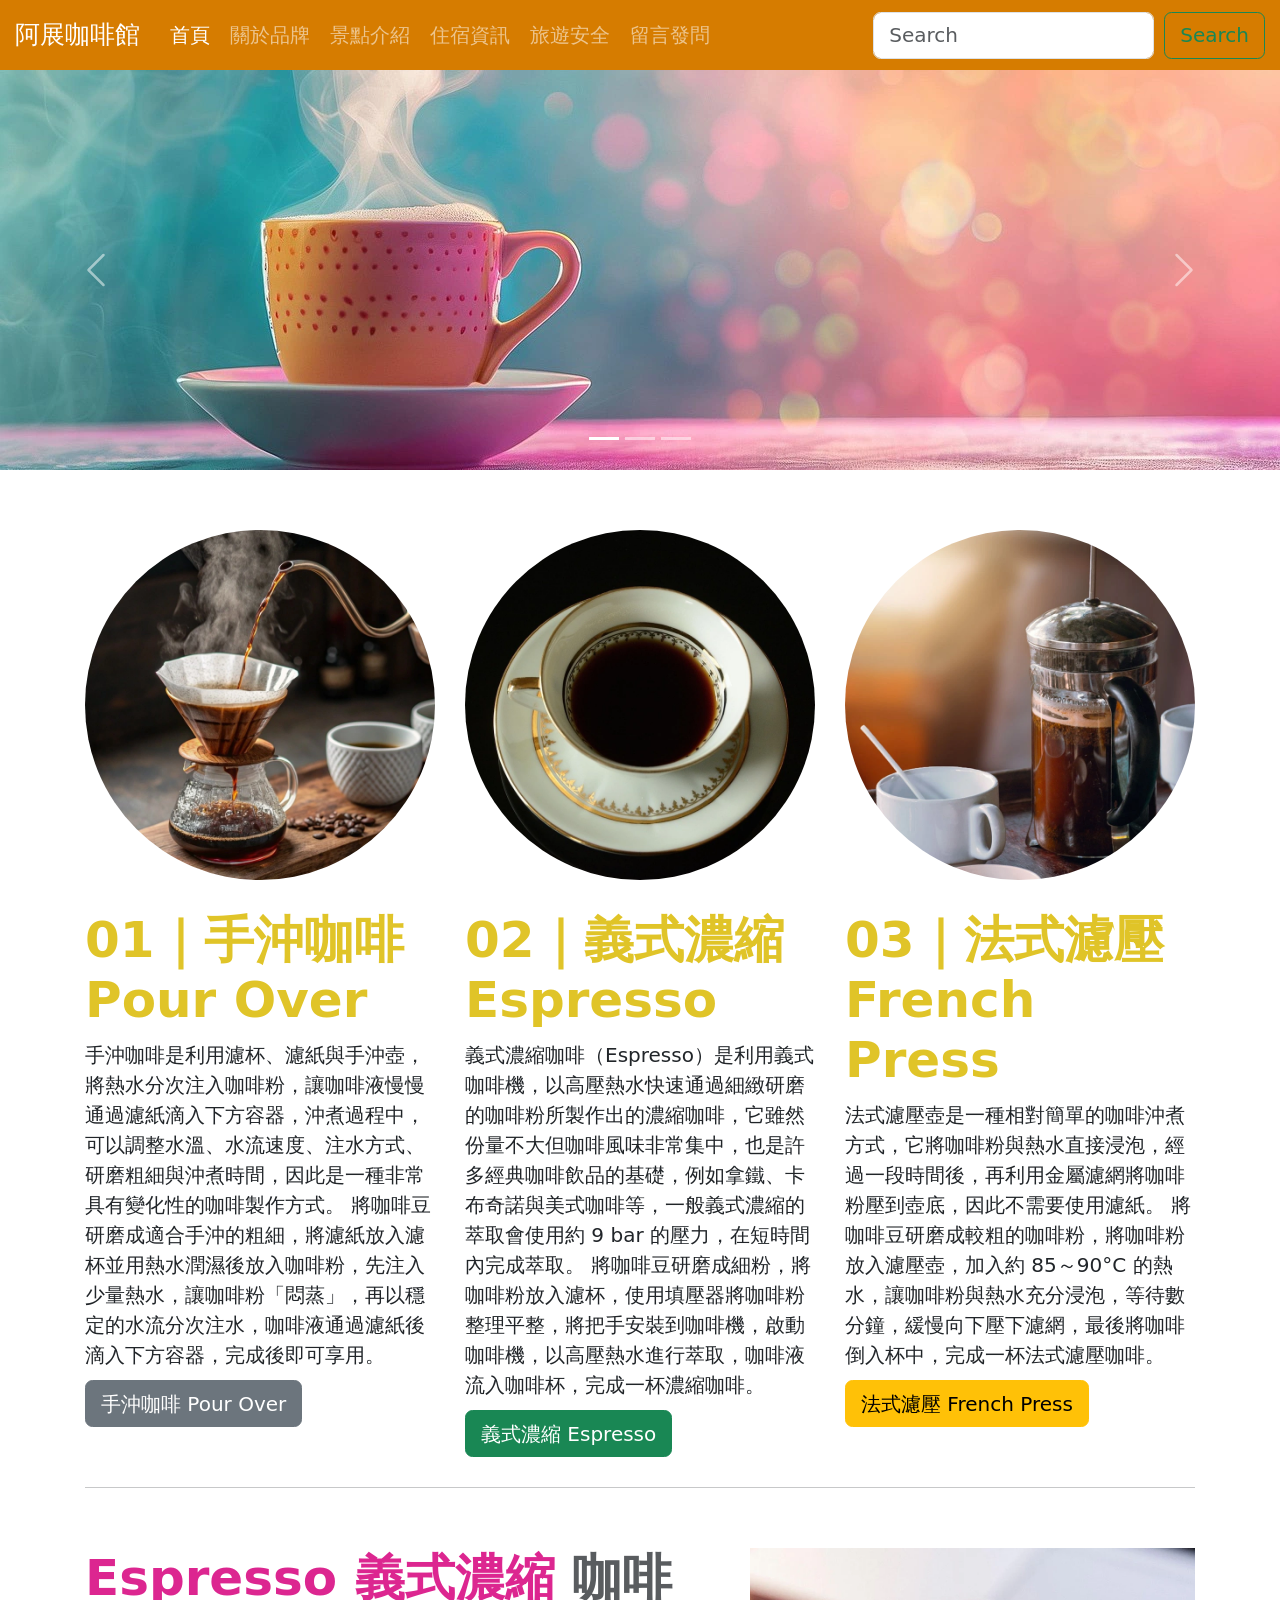
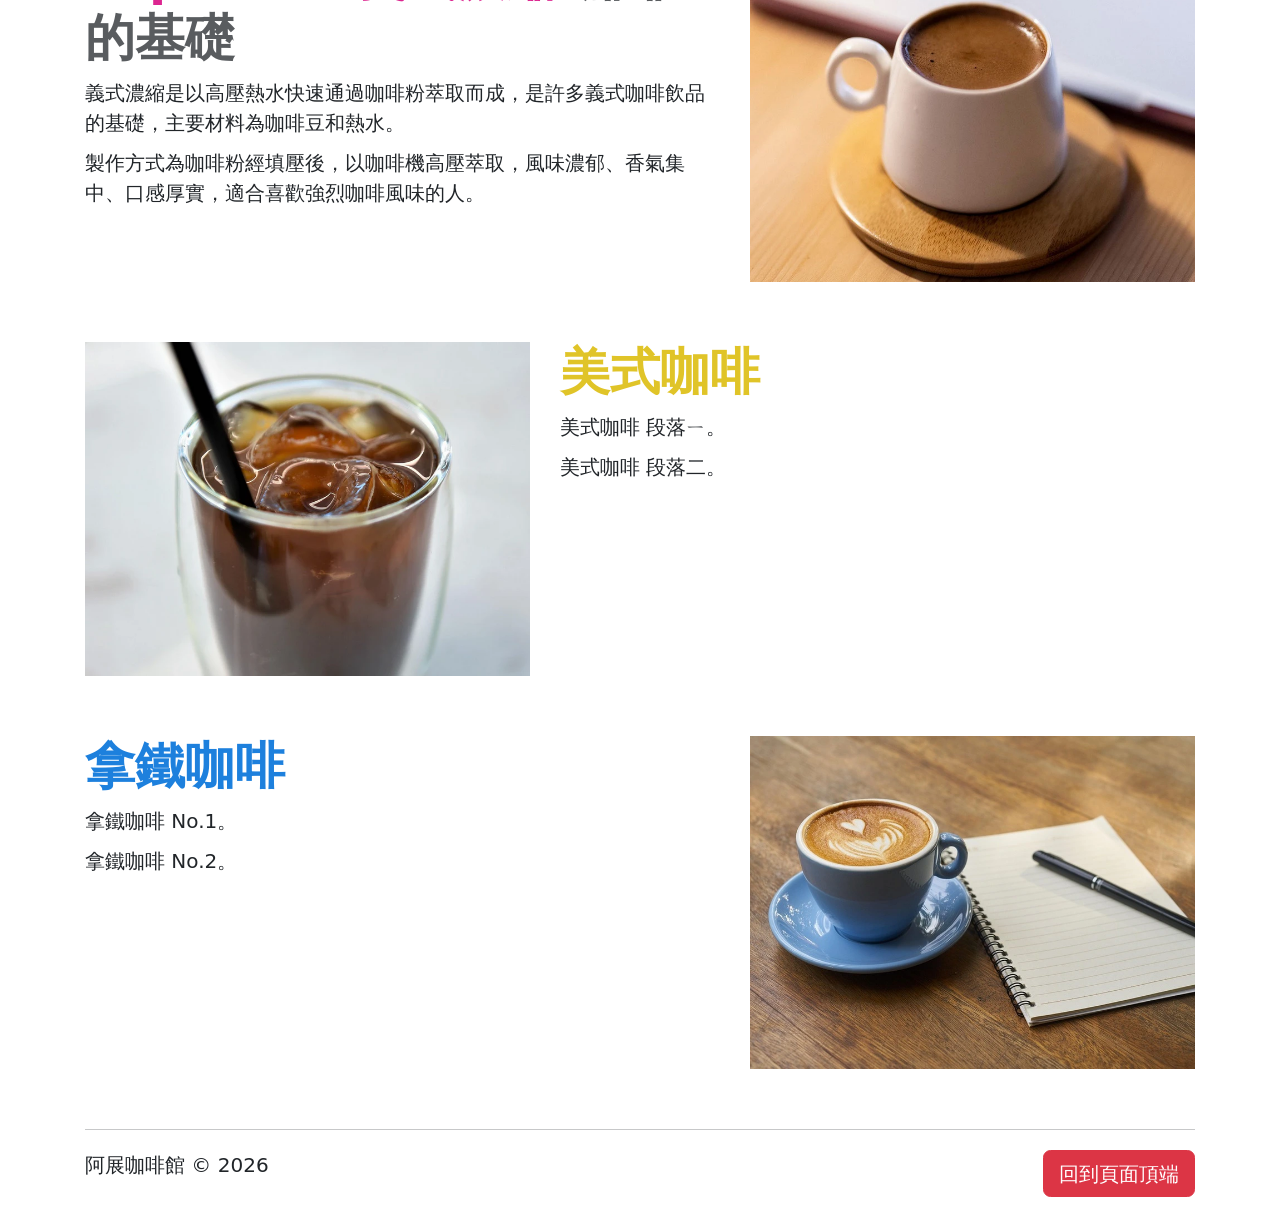
==== index.html @ 821cd82a "Add files via upload" ====
<!doctype html>
<!-- 網站所屬地區語言 -->
<html lang="zh-Hant-TW">
  <!-- 檔頭，和SEO有重要關係 -->
  <head>
    <meta charset="utf-8">
    <meta name="viewport" content="width=device-width, initial-scale=1">
    <meta name="author" content="阿展咖啡館">
    <meta name="description" content="">
    <meta name="generator" content="Visual Studio Code">
    <meta name="keywords" content="">
    <!-- favicon我的最愛(書籤)圖標 -->

    <!-- 網站名稱和網頁名稱 -->
    <title>阿展咖啡館-首頁</title>
    <link href="https://cdn.jsdelivr.net/npm/bootstrap@5.3.8/dist/css/bootstrap.min.css" rel="stylesheet" integrity="sha384-sRIl4kxILFvY47J16cr9ZwB07vP4J8+LH7qKQnuqkuIAvNWLzeN8tE5YBujZqJLB" crossorigin="anonymous">
    <link rel="stylesheet" href="css/custom.css">
  </head>

<!-- 註冊GA才有追蹤碼，GA會有版本更新的問題，上傳網頁後才能申請 -->

  <body>

<header>
  <nav class="navbar navbar-expand-lg bg-dark navbar-dark">
    <div class="container-fluid">
      <a class="navbar-brand" href="index.html">阿展咖啡館</a>
      <button class="navbar-toggler" type="button" data-bs-toggle="collapse" data-bs-target="#navbarSupportedContent" aria-controls="navbarSupportedContent" aria-expanded="false" aria-label="Toggle navigation">
        <span class="navbar-toggler-icon"></span>
      </button>
      <div class="collapse navbar-collapse" id="navbarSupportedContent">
        <ul class="navbar-nav me-auto mb-2 mb-lg-0">
          <li class="nav-item">
            <a class="nav-link active" aria-current="page" href="index.html">首頁</a>
          </li>
          <li class="nav-item">
            <a class="nav-link" href="about.html">關於品牌</a>
          </li>
          <li class="nav-item">
            <a class="nav-link" href="viewpoint.html">景點介紹</a>
          </li>
          <li class="nav-item">
            <a class="nav-link" href="hotel.html">住宿資訊</a>
          </li>
          <li class="nav-item">
            <a class="nav-link" href="safe.html">旅遊安全</a>
          </li>
          <li class="nav-item">
            <a class="nav-link" href="contact.php">留言發問</a>
          </li>
        </ul>
        <form class="d-flex" role="search">
          <input class="form-control me-2" type="search" placeholder="Search" aria-label="Search"/>
          <button class="btn btn-outline-success" type="submit">Search</button>
        </form>
      </div>
    </div>
  </nav>
</header>

<main>

  <!-- 輪 播 圖  S t a r t -->
  <div id="carouselExampleIndicators" class="carousel slide">

    <div class="carousel-indicators">
      <button type="button" data-bs-target="#carouselExampleIndicators" data-bs-slide-to="0" class="active" aria-current="true" aria-label="Slide 1"></button>
      <button type="button" data-bs-target="#carouselExampleIndicators" data-bs-slide-to="1" aria-label="Slide 2"></button>
      <button type="button" data-bs-target="#carouselExampleIndicators" data-bs-slide-to="2" aria-label="Slide 3"></button>
    </div>
    <div class="carousel-inner">
      <div class="carousel-item active">
        <img src="images/index/coffee_cup-1.webp" class="d-block w-100" alt="咖啡杯-1" title="咖啡杯-1" aria-label="咖啡杯-1">
      </div>
      <div class="carousel-item">
        <img src="images/index/coffee_cup-2.webp" class="d-block w-100" alt="咖啡杯-2" title="咖啡杯-2" aria-label="咖啡杯-2">
      </div>
      <div class="carousel-item">
        <img src="images/index/coffee_cup-3.webp" class="d-block w-100" alt="咖啡杯-3" title="咖啡杯-3" aria-label="咖啡杯-3">
      </div>
    </div>
    <button class="carousel-control-prev" type="button" data-bs-target="#carouselExampleIndicators" data-bs-slide="prev">
      <span class="carousel-control-prev-icon" aria-hidden="true"></span>
      <span class="visually-hidden">Previous</span>
    </button>
    <button class="carousel-control-next" type="button" data-bs-target="#carouselExampleIndicators" data-bs-slide="next">
      <span class="carousel-control-next-icon" aria-hidden="true"></span>
      <span class="visually-hidden">Next</span>
    </button>
  </div>
  <!-- 輪 播 圖  E n d -->

  <!-- 3 圓 圖  S t a r t  //  container class 開 始 -->
  <div class="container">
    <div class="row">
      
      <!-- 圓 圖 1 -->
      <div class="col-lg-4 order-md-0 mt-5">
        <a href="https://www.starbucks.com.tw/coffee/how-to-brew/pour-over.jspx" target="_blank"><img src="images/index/2-1_Pour-Over-800x800.webp" class="rounded-circle w-100" alt="手沖咖啡沖煮，以手沖壺均勻注水萃取咖啡，呈現香醇細緻、乾淨飽滿的咖啡風味。" title="2--手沖咖啡沖煮，以手沖壺均勻注水萃取咖啡，呈現香醇細緻、乾淨飽滿的咖啡風味。" aria-label="手沖咖啡沖煮，以手沖壺均勻注水萃取咖啡，呈現香醇細緻、乾淨飽滿的咖啡風味。"></a>
        <div class="card-body mt-4">
          <h2>01｜手沖咖啡 Pour Over</h2>
          <p>手沖咖啡是利用濾杯、濾紙與手沖壺，將熱水分次注入咖啡粉，讓咖啡液慢慢通過濾紙滴入下方容器，沖煮過程中，可以調整水溫、水流速度、注水方式、研磨粗細與沖煮時間，因此是一種非常具有變化性的咖啡製作方式。 將咖啡豆研磨成適合手沖的粗細，將濾紙放入濾杯並用熱水潤濕後放入咖啡粉，先注入少量熱水，讓咖啡粉「悶蒸」，再以穩定的水流分次注水，咖啡液通過濾紙後滴入下方容器，完成後即可享用。</p>
          <p class="text end"><a href="https://www.starbucks.com.tw/coffee/how-to-brew/pour-over.jspx" target="_blank" class="btn btn-secondary" role="botton">手沖咖啡 Pour Over</a></p>
        </div>
      </div>

      <!-- 圓 圖 2 -->
      <div class="col-lg-4 order-md-1 mt-5">
        <a href="https://www.illy.com.tw/blogs/coffee-knowledge/espresso-coffee-guide" target="_blank"><img src="images/index/2-2_Espresso-800x800.webp" class="rounded-circle w-100" alt="義式濃縮完美萃取濃郁咖啡精華，口感醇厚飽滿、尾韻悠長，展現濃縮咖啡的純正風味。" title="義式濃縮完美萃取濃郁咖啡精華，口感醇厚飽滿、尾韻悠長，展現濃縮咖啡的純正風味。" aria-label="義式濃縮完美萃取濃郁咖啡精華，口感醇厚飽滿、尾韻悠長，展現濃縮咖啡的純正風味。"></a>
        <div class="card-body mt-4">
          <h2>02｜義式濃縮 Espresso</h2>
          <p>義式濃縮咖啡（Espresso）是利用義式咖啡機，以高壓熱水快速通過細緻研磨的咖啡粉所製作出的濃縮咖啡，它雖然份量不大但咖啡風味非常集中，也是許多經典咖啡飲品的基礎，例如拿鐵、卡布奇諾與美式咖啡等，一般義式濃縮的萃取會使用約 9 bar 的壓力，在短時間內完成萃取。 將咖啡豆研磨成細粉，將咖啡粉放入濾杯，使用填壓器將咖啡粉整理平整，將把手安裝到咖啡機，啟動咖啡機，以高壓熱水進行萃取，咖啡液流入咖啡杯，完成一杯濃縮咖啡。</p>
          <p class="text end"><a href="https://www.illy.com.tw/blogs/coffee-knowledge/espresso-coffee-guide" target="_blank" class="btn btn-success" role="botton">義式濃縮 Espresso</a></p>
        </div>
      </div>

      <!-- 圓 圖 3 -->
      <div class="col-lg-4 order-md-2 mt-5">
        <a href="https://mag.coffeebox.tw/brew/french-press/" target="_blank"><img src="images/index/2-3_French-Press-800x800.webp" class="rounded-circle w-100" alt="法式濾壓透過全浸泡萃取與金屬濾網過濾，保留咖啡天然油脂，帶來濃郁厚實且滑順的獨特口感。" title="1--法式濾壓透過全浸泡萃取與金屬濾網過濾，保留咖啡天然油脂，帶來濃郁厚實且滑順的獨特口感。" aria-label="法式濾壓透過全浸泡萃取與金屬濾網過濾，保留咖啡天然油脂，帶來濃郁厚實且滑順的獨特口感。"></a>
        <div class="card-body mt-4">
          <h2>03｜法式濾壓 French Press</h2>
          <p>法式濾壓壺是一種相對簡單的咖啡沖煮方式，它將咖啡粉與熱水直接浸泡，經過一段時間後，再利用金屬濾網將咖啡粉壓到壺底，因此不需要使用濾紙。 將咖啡豆研磨成較粗的咖啡粉，將咖啡粉放入濾壓壺，加入約 85～90°C 的熱水，讓咖啡粉與熱水充分浸泡，等待數分鐘，緩慢向下壓下濾網，最後將咖啡倒入杯中，完成一杯法式濾壓咖啡。</p>
          <p class="text end"><a href="https://mag.coffeebox.tw/brew/french-press/" target="_blank" class="btn btn-warning" role="botton">法式濾壓 French Press</a></p>
        </div>
      </div>
    </div>
    <!-- 3 圓 圖 E n d  //  container class 結 束 -->
     
    <hr>
    <!-- 3 組 左 右 圖  S t a r t -->
    <div class="row my-5">
    <div class="col-md-7 order-md-0">
      <h2 class="h2-custom-pink">Espresso 義式濃縮 <span class="text-muted">咖啡的基礎</span></h2>
      <p>義式濃縮是以高壓熱水快速通過咖啡粉萃取而成，是許多義式咖啡飲品的基礎，主要材料為咖啡豆和熱水。</p>
      <p>製作方式為咖啡粉經填壓後，以咖啡機高壓萃取，風味濃郁、香氣集中、口感厚實，適合喜歡強烈咖啡風味的人。</p>
    </div>
    <div class="col-md-5 order-md-1">
      <img src="images/index/3-1_Espreso-800x600.webp" class="img-fluid mx-auto" alt="義式濃縮完美萃取濃郁咖啡精華，口感醇厚飽滿、尾韻悠長，展現濃縮咖啡的純正風味。" title="義式濃縮完美萃取濃郁咖啡精華，口感醇厚飽滿、尾韻悠長，展現濃縮咖啡的純正風味。" aria-label="義式濃縮完美萃取濃郁咖啡精華，口感醇厚飽滿、尾韻悠長，展現濃縮咖啡的純正風味。">
    </div>  
    </div>
    <div class="row my-5">
    <div class="col-md-7 order-md-1">
      <h2>美式咖啡</h2>
      <p>美式咖啡 段落ㄧ。</p>
      <p>美式咖啡 段落二。</p>
    </div>
    <div class="col-md-5 order-md-0">
      <img src="images/index/3-2_Americano_800x600.webp" class="img-fluid mx-auto" alt="美式咖啡" title="美式咖啡" aria-label="美式咖啡">
    </div>  
    </div>
    <div class="row my-5">
    <div class="col-md-7">
      <h2 class="h2-custom-blue">拿鐵咖啡</h2>
      <p>拿鐵咖啡 No.1。</p>
      <p>拿鐵咖啡 No.2。</p>
    </div>
    <div class="col-md-5">
      <img src="images/index/3-3_Latte-800x600.webp" class="img-fluid mx-auto" alt="拿鐵咖啡" title="拿鐵咖啡" aria-label="拿鐵咖啡">
    </div>  
    </div>
    <!-- 3 組 左 右 圖  E n d -->
    <hr>
  </div>

  <footer class="container">
    <p class="float-end"><a href="#top" class="btn btn-danger">回到頁面頂端</a></p>
    <p>阿展咖啡館 &copy; 2026</p>
  </footer>

</main>

    <!-- 9張圖片，6篇文案

    <h1>01｜手沖咖啡 Pour Over</h1>
    <img src="/images/index/2-1_Pour-Over-800x800.webp" alt="coffee title picture">
    <p>☕ 什麼是手沖咖啡？手沖咖啡是利用濾杯、濾紙與手沖壺，將熱水分次注入咖啡粉，讓咖啡液慢慢通過濾紙滴入下方容器。沖煮過程中，可以調整水溫、水流速度、注水方式、研磨粗細與沖煮時間，因此是一種非常具有變化性的咖啡製作方式。</p>

    <p>🔧 基本製作方式
    將咖啡豆研磨成適合手沖的粗細。
    將濾紙放入濾杯並用熱水潤濕。
    放入咖啡粉。
    先注入少量熱水，讓咖啡粉「悶蒸」。
    再以穩定的水流分次注水。
    咖啡液通過濾紙後滴入下方容器。
    完成後即可享用。</p>

    <p>🌸 風味特色
    手沖最大的特色是能夠清楚呈現咖啡豆本身的風味，例如花香、水果、柑橘、堅果或巧克力等。
    口感： 清爽、乾淨、層次豐富
    適合： 喜歡品味咖啡豆細緻風味的人</p>

    <p>https://www.starbucks.com.tw/coffee/how-to-brew/pour-over.jspx?utm_source=chatgpt.com</p>
    
    <br><br>
  
    <h1>02｜義式濃縮 Espresso</h1>
    <img src="/images/index/2-2_Espresso-800x800.webp" alt="coffee title picture">
    <p>☕ 什麼是義式濃縮？
    義式濃縮咖啡（Espresso）是利用義式咖啡機，以高壓熱水快速通過細緻研磨的咖啡粉所製作出的濃縮咖啡。
    它雖然份量不大，但咖啡風味非常集中，也是許多經典咖啡飲品的基礎，例如拿鐵、卡布奇諾與美式咖啡等。
    一般義式濃縮的萃取會使用約 9 bar 的壓力，在短時間內完成萃取。</p>

    <p>🔧 基本製作方式
    將咖啡豆研磨成細粉。
    將咖啡粉放入濾杯。
    使用填壓器將咖啡粉整理平整。
    將把手安裝到咖啡機。
    啟動咖啡機，以高壓熱水進行萃取。
    咖啡液流入咖啡杯。
    完成一杯濃縮咖啡。</p>

    <p>🍫 風味特色
    Espresso 的特色是香氣集中、口感濃郁，表面通常會出現一層細緻的金黃色泡沫，稱為 Crema。
    口感： 濃郁、厚實、香氣強
    適合： 喜歡濃郁咖啡，或想製作拿鐵、美式等咖啡飲品的人</p>

    <p>https://www.illy.com.tw/blogs/coffee-knowledge/espresso-coffee-guide?utm_source=chatgpt.com</p>

    <br><br>

    <h1>03｜法式濾壓 French Press</h1>
    <img src="/images/index/2-3_French-Press-800x800.webp" alt="coffee title picture">
   
    <p>☕ 什麼是法式濾壓？
    法式濾壓壺是一種相對簡單的咖啡沖煮方式。
    它將咖啡粉與熱水直接浸泡，經過一段時間後，再利用金屬濾網將咖啡粉壓到壺底，因此不需要使用濾紙。</p>

    <p>🔧 基本製作方式
    將咖啡豆研磨成較粗的咖啡粉。
    將咖啡粉放入濾壓壺。
    加入約 85～90°C 的熱水。
    讓咖啡粉與熱水充分浸泡。
    等待數分鐘。
    緩慢向下壓下濾網。
    將咖啡倒入杯中。</p>

    <p>🌰 風味特色
    由於沒有濾紙吸收咖啡油脂，因此能保留較多的咖啡油脂與細小顆粒，喝起來通常比手沖更加厚實、濃郁。
    口感： 醇厚、濃郁、滑順
    適合： 喜歡厚實口感，而且想用簡單器具沖咖啡的人</p>

    <p>https://mag.coffeebox.tw/brew/french-press/?utm_source=chatgpt.com</p> -->

    <script src="https://cdn.jsdelivr.net/npm/bootstrap@5.3.8/dist/js/bootstrap.bundle.min.js" integrity="sha384-FKyoEForCGlyvwx9Hj09JcYn3nv7wiPVlz7YYwJrWVcXK/BmnVDxM+D2scQbITxI" crossorigin="anonymous"></script>
  </body>
</html>
---- css/custom.css ----
/* html{font-size: 20px;} 改變根元素<html>文字大小 */

/* h1{font-size: 2rem;} */

:root,[data-bs-theme=light]{--bs-dark-rgb:214, 124, 0;}

/* 變更根元素大小 */
html {font-size: 20px;}
/* body {font-family: "微軟正黑體", "Noto Sans TC", sans-serif;} */

/* 標題一級的文字大小 */
h1 {font-size: 2rem;}

/* 標題二級的文字設定，選取器是標籤，影響整體 */
h2 {font-size: 2.5rem;font-weight: 800;color: rgb(224, 196, 40);}

/* 選取器是類別，影響個別，需要手動套用 */
.h2-custom-pink {font-size: 2.5rem;font-weight: 800;color: rgb(220, 38, 144);}

.h2-custom-blue {font-size: 2.5rem;font-weight: 800;color: rgb(29, 128, 221);}

/* 段落間距: 與前段的距離、與後段的距離 */
p {margin-top: 0;margin-bottom: 0.5rem;}
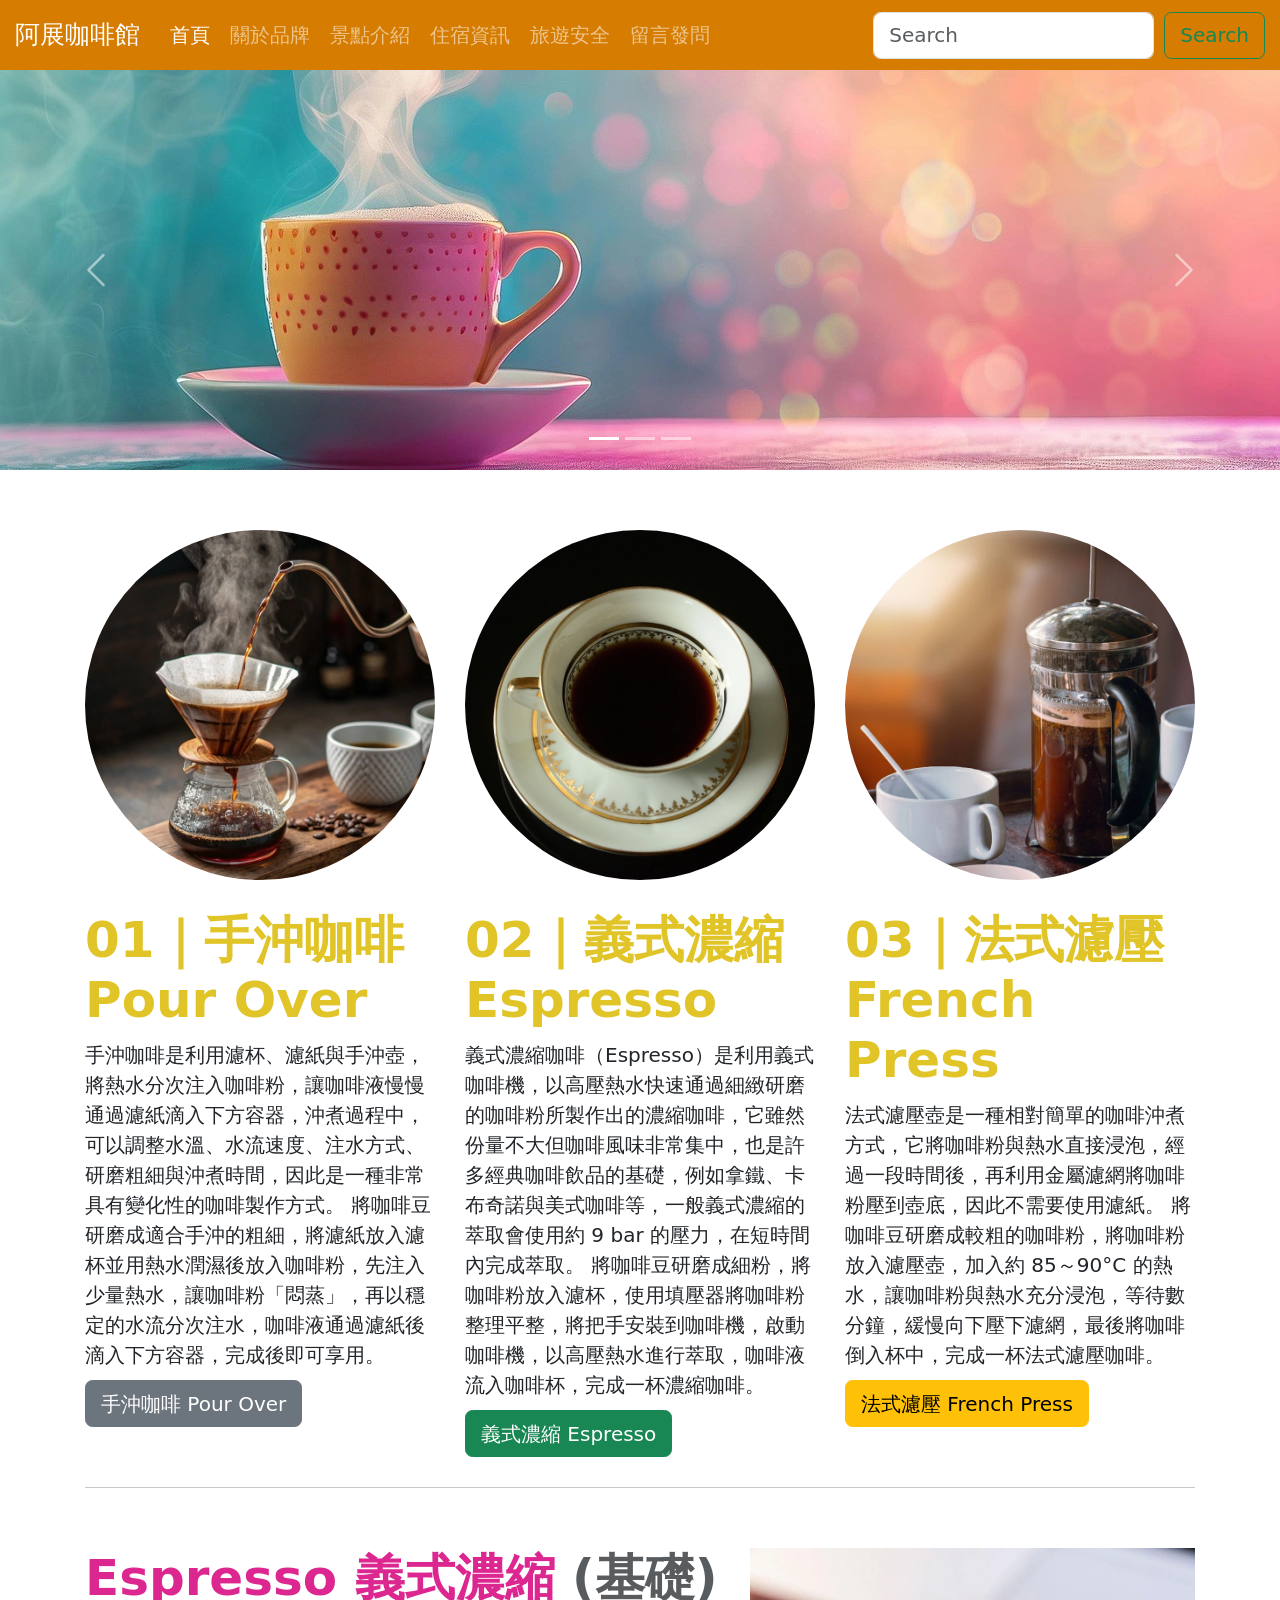
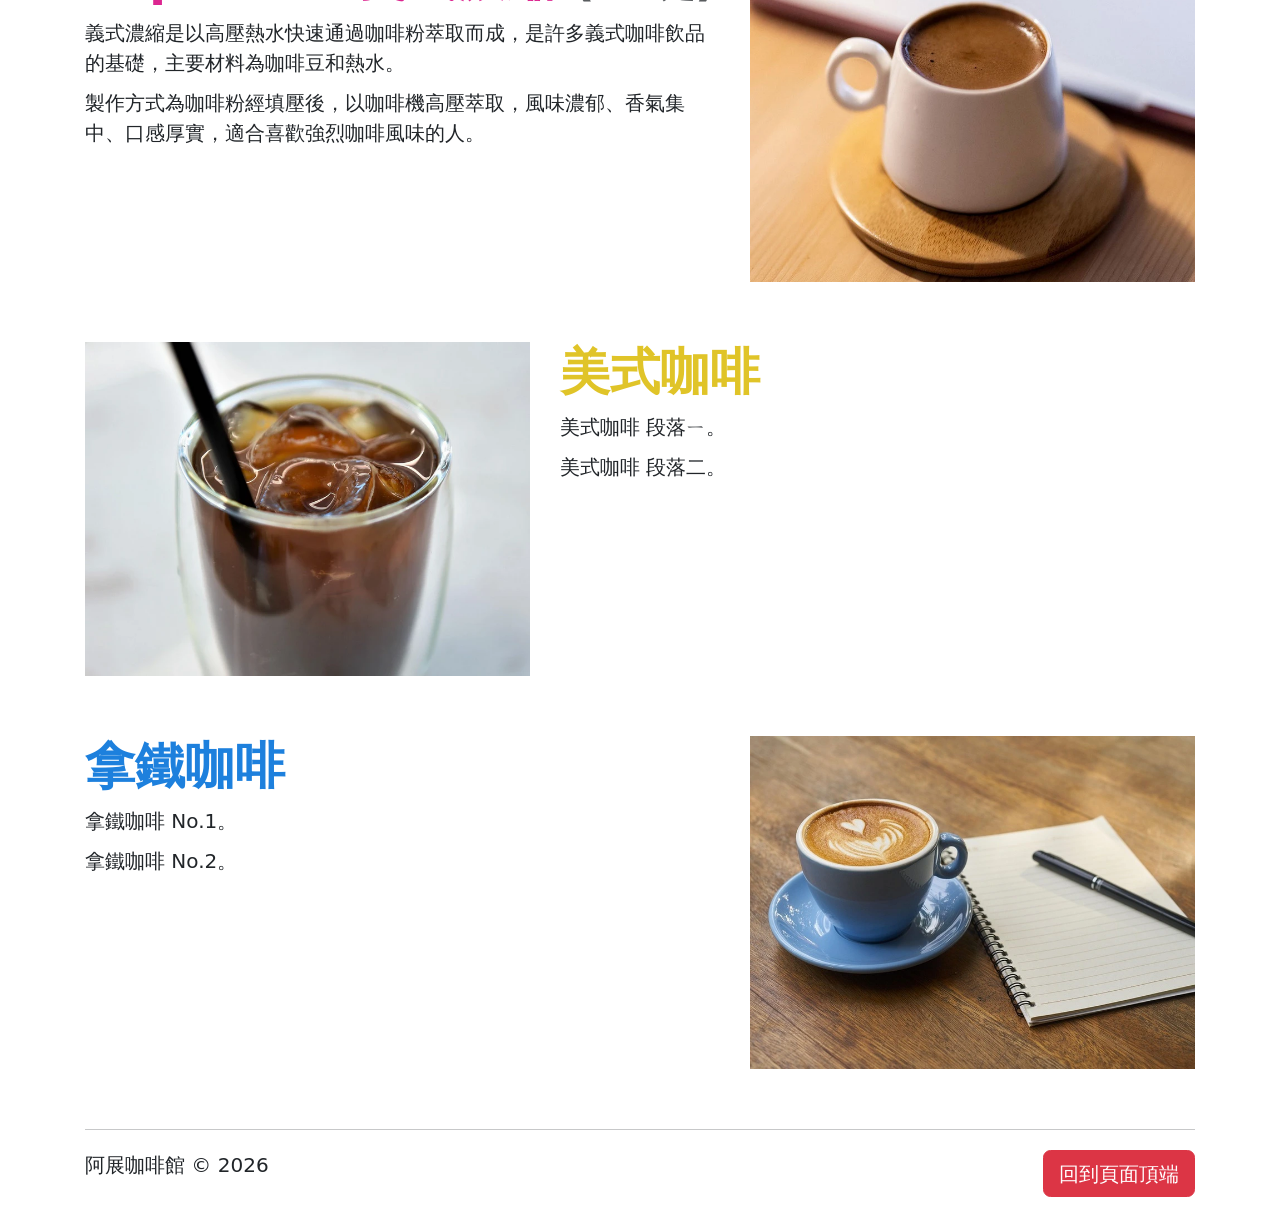
==== commit 76880764: "Add files via upload" ====
--- a/index.html
+++ b/index.html
@@ -6,21 +6,23 @@
     <meta charset="utf-8">
     <meta name="viewport" content="width=device-width, initial-scale=1">
     <meta name="author" content="阿展咖啡館">
-    <meta name="description" content="">
+    <meta name="description" content="認識手沖咖啡、義式濃縮與法式濾壓等咖啡沖煮方式，深入了解經典咖啡飲品特色、製作方法與風味。">
     <meta name="generator" content="Visual Studio Code">
-    <meta name="keywords" content="">
+    <meta name="keywords" content="阿展咖啡館, 手沖咖啡, 手沖咖啡製作, 義式濃縮, Espresso, 法式濾壓, French Press, 咖啡沖煮方式, 咖啡製作方法, 美式咖啡, Americano, 拿鐵咖啡, Caffè Latte, 經典咖啡飲品, 咖啡風味, 咖啡沖煮">
     <!-- favicon我的最愛(書籤)圖標 -->
+
+    <link rel="shortcut icon" href="favicon.ico">
+
 
     <!-- 網站名稱和網頁名稱 -->
     <title>阿展咖啡館-首頁</title>
     <link href="https://cdn.jsdelivr.net/npm/bootstrap@5.3.8/dist/css/bootstrap.min.css" rel="stylesheet" integrity="sha384-sRIl4kxILFvY47J16cr9ZwB07vP4J8+LH7qKQnuqkuIAvNWLzeN8tE5YBujZqJLB" crossorigin="anonymous">
     <link rel="stylesheet" href="css/custom.css">
   </head>
-
-<!-- 註冊GA才有追蹤碼，GA會有版本更新的問題，上傳網頁後才能申請 -->
+  <!-- 註冊GA才有追蹤碼，GA會有版本更新的問題，上傳網頁後才能申請 -->
 
   <body>
-
+   
 <header>
   <nav class="navbar navbar-expand-lg bg-dark navbar-dark">
     <div class="container-fluid">
@@ -57,10 +59,7 @@
     </div>
   </nav>
 </header>
-
 <main>
-
-  <!-- 輪 播 圖  S t a r t -->
   <div id="carouselExampleIndicators" class="carousel slide">
 
     <div class="carousel-indicators">
@@ -88,13 +87,8 @@
       <span class="visually-hidden">Next</span>
     </button>
   </div>
-  <!-- 輪 播 圖  E n d -->
-
-  <!-- 3 圓 圖  S t a r t  //  container class 開 始 -->
   <div class="container">
     <div class="row">
-      
-      <!-- 圓 圖 1 -->
       <div class="col-lg-4 order-md-0 mt-5">
         <a href="https://www.starbucks.com.tw/coffee/how-to-brew/pour-over.jspx" target="_blank"><img src="images/index/2-1_Pour-Over-800x800.webp" class="rounded-circle w-100" alt="手沖咖啡沖煮，以手沖壺均勻注水萃取咖啡，呈現香醇細緻、乾淨飽滿的咖啡風味。" title="2--手沖咖啡沖煮，以手沖壺均勻注水萃取咖啡，呈現香醇細緻、乾淨飽滿的咖啡風味。" aria-label="手沖咖啡沖煮，以手沖壺均勻注水萃取咖啡，呈現香醇細緻、乾淨飽滿的咖啡風味。"></a>
         <div class="card-body mt-4">
@@ -103,8 +97,6 @@
           <p class="text end"><a href="https://www.starbucks.com.tw/coffee/how-to-brew/pour-over.jspx" target="_blank" class="btn btn-secondary" role="botton">手沖咖啡 Pour Over</a></p>
         </div>
       </div>
-
-      <!-- 圓 圖 2 -->
       <div class="col-lg-4 order-md-1 mt-5">
         <a href="https://www.illy.com.tw/blogs/coffee-knowledge/espresso-coffee-guide" target="_blank"><img src="images/index/2-2_Espresso-800x800.webp" class="rounded-circle w-100" alt="義式濃縮完美萃取濃郁咖啡精華，口感醇厚飽滿、尾韻悠長，展現濃縮咖啡的純正風味。" title="義式濃縮完美萃取濃郁咖啡精華，口感醇厚飽滿、尾韻悠長，展現濃縮咖啡的純正風味。" aria-label="義式濃縮完美萃取濃郁咖啡精華，口感醇厚飽滿、尾韻悠長，展現濃縮咖啡的純正風味。"></a>
         <div class="card-body mt-4">
@@ -113,8 +105,6 @@
           <p class="text end"><a href="https://www.illy.com.tw/blogs/coffee-knowledge/espresso-coffee-guide" target="_blank" class="btn btn-success" role="botton">義式濃縮 Espresso</a></p>
         </div>
       </div>
-
-      <!-- 圓 圖 3 -->
       <div class="col-lg-4 order-md-2 mt-5">
         <a href="https://mag.coffeebox.tw/brew/french-press/" target="_blank"><img src="images/index/2-3_French-Press-800x800.webp" class="rounded-circle w-100" alt="法式濾壓透過全浸泡萃取與金屬濾網過濾，保留咖啡天然油脂，帶來濃郁厚實且滑順的獨特口感。" title="1--法式濾壓透過全浸泡萃取與金屬濾網過濾，保留咖啡天然油脂，帶來濃郁厚實且滑順的獨特口感。" aria-label="法式濾壓透過全浸泡萃取與金屬濾網過濾，保留咖啡天然油脂，帶來濃郁厚實且滑順的獨特口感。"></a>
         <div class="card-body mt-4">
@@ -124,13 +114,10 @@
         </div>
       </div>
     </div>
-    <!-- 3 圓 圖 E n d  //  container class 結 束 -->
-     
-    <hr>
-    <!-- 3 組 左 右 圖  S t a r t -->
+  <hr>
     <div class="row my-5">
     <div class="col-md-7 order-md-0">
-      <h2 class="h2-custom-pink">Espresso 義式濃縮 <span class="text-muted">咖啡的基礎</span></h2>
+      <h2 class="h2-custom-pink">Espresso 義式濃縮 <span class="text-muted">(基礎)</span></h2>
       <p>義式濃縮是以高壓熱水快速通過咖啡粉萃取而成，是許多義式咖啡飲品的基礎，主要材料為咖啡豆和熱水。</p>
       <p>製作方式為咖啡粉經填壓後，以咖啡機高壓萃取，風味濃郁、香氣集中、口感厚實，適合喜歡強烈咖啡風味的人。</p>
     </div>
@@ -158,15 +145,12 @@
       <img src="images/index/3-3_Latte-800x600.webp" class="img-fluid mx-auto" alt="拿鐵咖啡" title="拿鐵咖啡" aria-label="拿鐵咖啡">
     </div>  
     </div>
-    <!-- 3 組 左 右 圖  E n d -->
     <hr>
   </div>
-
   <footer class="container">
     <p class="float-end"><a href="#top" class="btn btn-danger">回到頁面頂端</a></p>
     <p>阿展咖啡館 &copy; 2026</p>
   </footer>
-
 </main>
 
     <!-- 9張圖片，6篇文案
